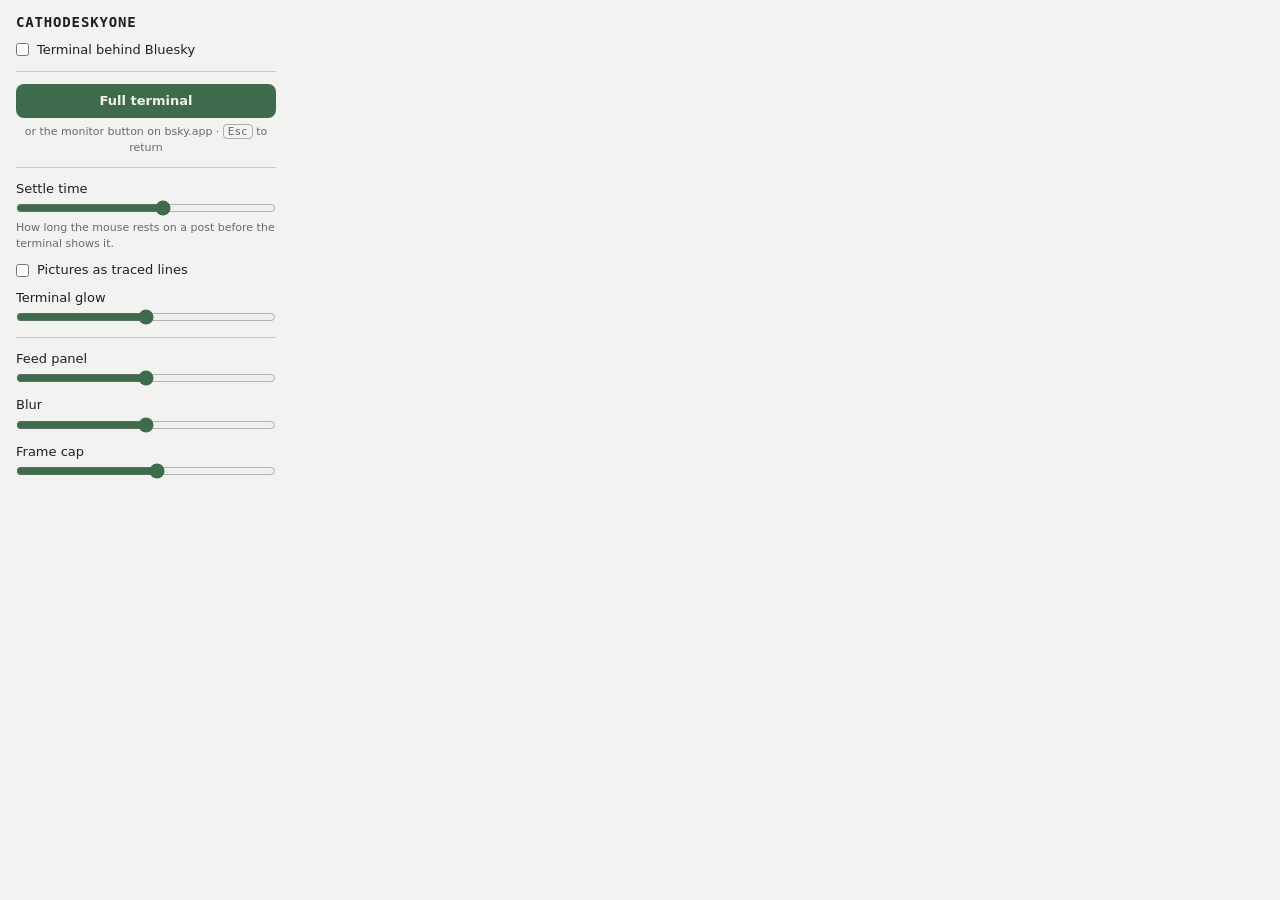
==== ext/popup.html @ 4fbc1244 "First draft: cathode terminal behind Bluesky Posts on the page as bars of likes, replies and reposts" ====
<!doctype html>
<html lang="en">
<head>
<meta charset="utf-8">
<title>cathodeskyone</title>
<style>
  :root { color-scheme: light dark; --bg: #f2f3f0; --fg: #1d201e; --dim: #666b67; --accent: #3d6b4c; }
  @media (prefers-color-scheme: dark) { :root { --bg: #0f1311; --fg: #dfe6e0; --dim: #89948c; --accent: #a8d8b4; } }
  body { margin: 0; width: 260px; padding: 14px 16px 12px; background: var(--bg); color: var(--fg);
    font: 13px/1.4 system-ui, -apple-system, "Segoe UI", sans-serif; }
  h1 { margin: 0 0 10px; font: 650 14px/1.2 ui-monospace, Consolas, monospace; letter-spacing: .06em; text-transform: uppercase; }
  label { display: grid; grid-template-columns: 1fr auto; align-items: center; gap: 2px 8px; margin: 10px 0; }
  label.check { grid-template-columns: auto 1fr; }
  input[type="range"] { grid-column: 1 / -1; width: 100%; accent-color: var(--accent); margin: 0; }
  input[type="checkbox"] { accent-color: var(--accent); margin: 0; }
  output { color: var(--dim); font-variant-numeric: tabular-nums; }
  .note { color: var(--dim); font-size: 11px; margin: -6px 0 8px 22px; }
  button { width: 100%; padding: 8px 10px; border: 0; border-radius: 8px; background: var(--accent); color: var(--bg);
    font: inherit; font-weight: 650; cursor: pointer; }
  button:hover { filter: brightness(1.08); }
  kbd { font: 11px ui-monospace, Consolas, monospace; padding: 0 4px; border: 1px solid color-mix(in srgb, var(--dim) 50%, transparent); border-radius: 4px; }
  hr { border: 0; border-top: 1px solid color-mix(in srgb, var(--dim) 30%, transparent); margin: 12px 0; }
</style>
</head>
<body>
<h1>cathodeskyone</h1>
<label class="check"><input type="checkbox" id="enabled"> Terminal behind Bluesky</label>
<hr>
<button id="full">Full terminal</button>
<div class="note" style="margin: 6px 0 0; text-align: center;" id="full-note">or the monitor button on bsky.app · <kbd>Esc</kbd> to return</div>
<hr>
<label>Settle time <output for="delay"></output><input type="range" id="delay" min="0.5" max="4" step="0.5"></label>
<div class="note" style="margin-left: 0;">How long the mouse rests on a post before the terminal shows it.</div>
<label class="check"><input type="checkbox" id="lines"> Pictures as traced lines</label>
<label>Terminal glow <output for="glow"></output><input type="range" id="glow" min="10" max="100" step="5"></label>
<hr>
<label>Feed panel <output for="glass"></output><input type="range" id="glass" min="0" max="100" step="5"></label>
<label>Blur <output for="blur"></output><input type="range" id="blur" min="0" max="20" step="1"></label>
<label>Frame cap <output for="fps"></output><input type="range" id="fps" min="5" max="60" step="5"></label>
<script src="settings.js"></script>
<script src="popup.js"></script>
</body>
</html>
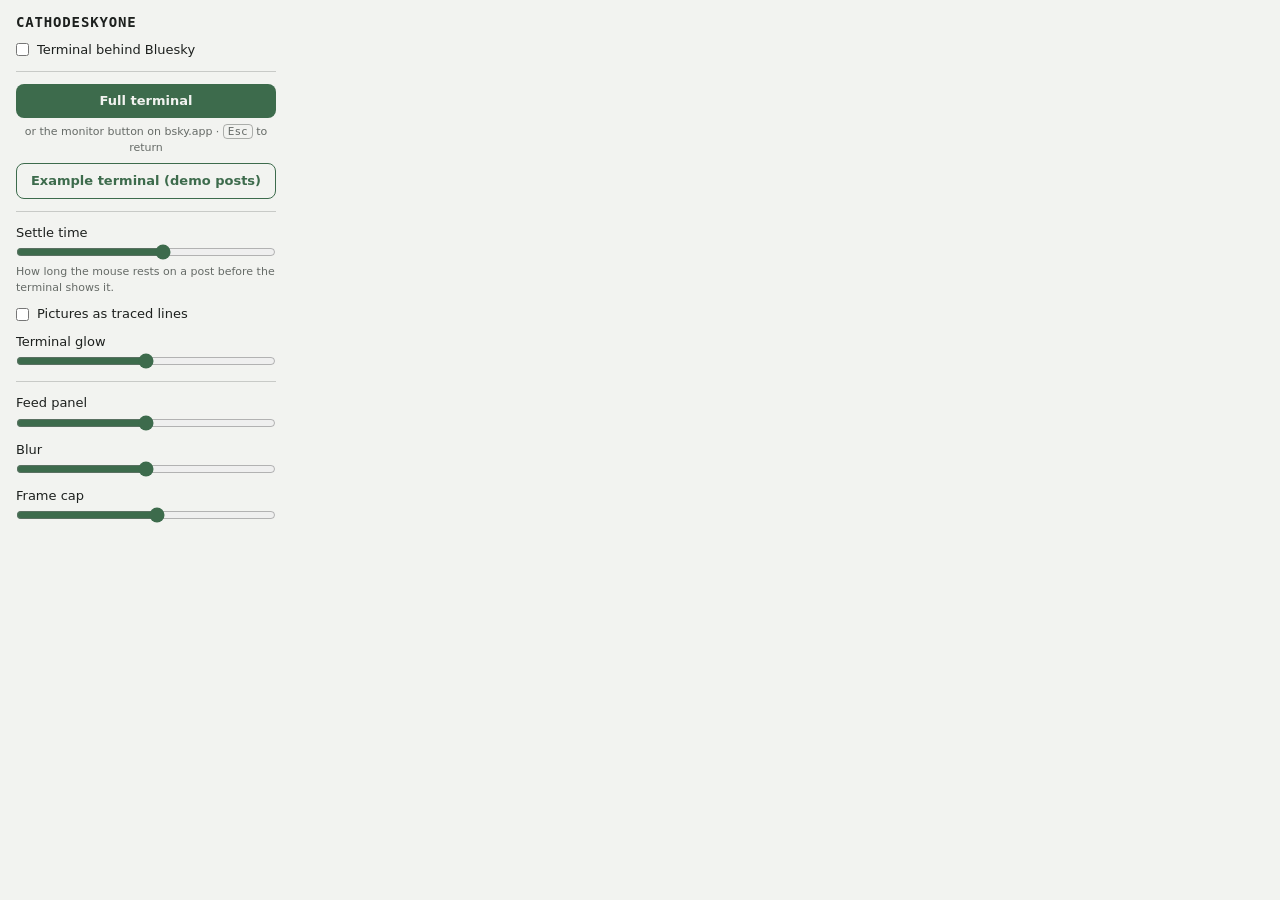
==== commit 5c39c71e: "Popup: open the example terminal with demo posts in a tab Co-Authored-By: Claude Opus 5.5 <noreply@a" ====
--- a/ext/popup.html
+++ b/ext/popup.html
@@ -28,6 +28,7 @@
 <hr>
 <button id="full">Full terminal</button>
 <div class="note" style="margin: 6px 0 0; text-align: center;" id="full-note">or the monitor button on bsky.app · <kbd>Esc</kbd> to return</div>
+<button id="demo" style="margin-top: 8px; background: transparent; color: var(--accent); border: 1px solid var(--accent);">Example terminal (demo posts)</button>
 <hr>
 <label>Settle time <output for="delay"></output><input type="range" id="delay" min="0.5" max="4" step="0.5"></label>
 <div class="note" style="margin-left: 0;">How long the mouse rests on a post before the terminal shows it.</div>
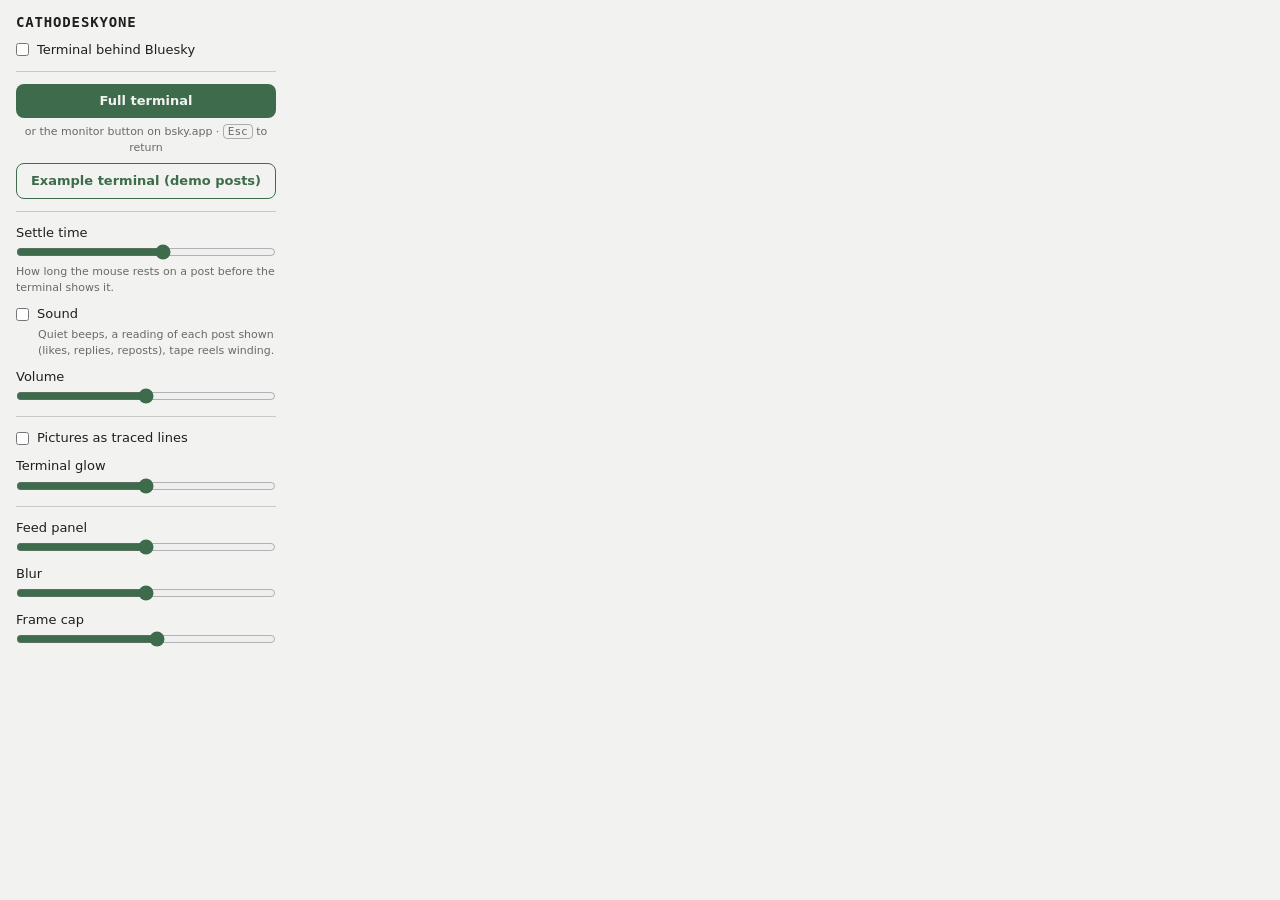
==== commit 730912d7: "Sound: room tone, post readings, new-post ticks, tape reels and general beeps Synthesised with Web A" ====
--- a/ext/popup.html
+++ b/ext/popup.html
@@ -32,6 +32,10 @@
 <hr>
 <label>Settle time <output for="delay"></output><input type="range" id="delay" min="0.5" max="4" step="0.5"></label>
 <div class="note" style="margin-left: 0;">How long the mouse rests on a post before the terminal shows it.</div>
+<label class="check"><input type="checkbox" id="sound"> Sound</label>
+<div class="note">Quiet beeps, a reading of each post shown (likes, replies, reposts), tape reels winding.</div>
+<label>Volume <output for="vol"></output><input type="range" id="vol" min="0" max="100" step="5"></label>
+<hr>
 <label class="check"><input type="checkbox" id="lines"> Pictures as traced lines</label>
 <label>Terminal glow <output for="glow"></output><input type="range" id="glow" min="10" max="100" step="5"></label>
 <hr>
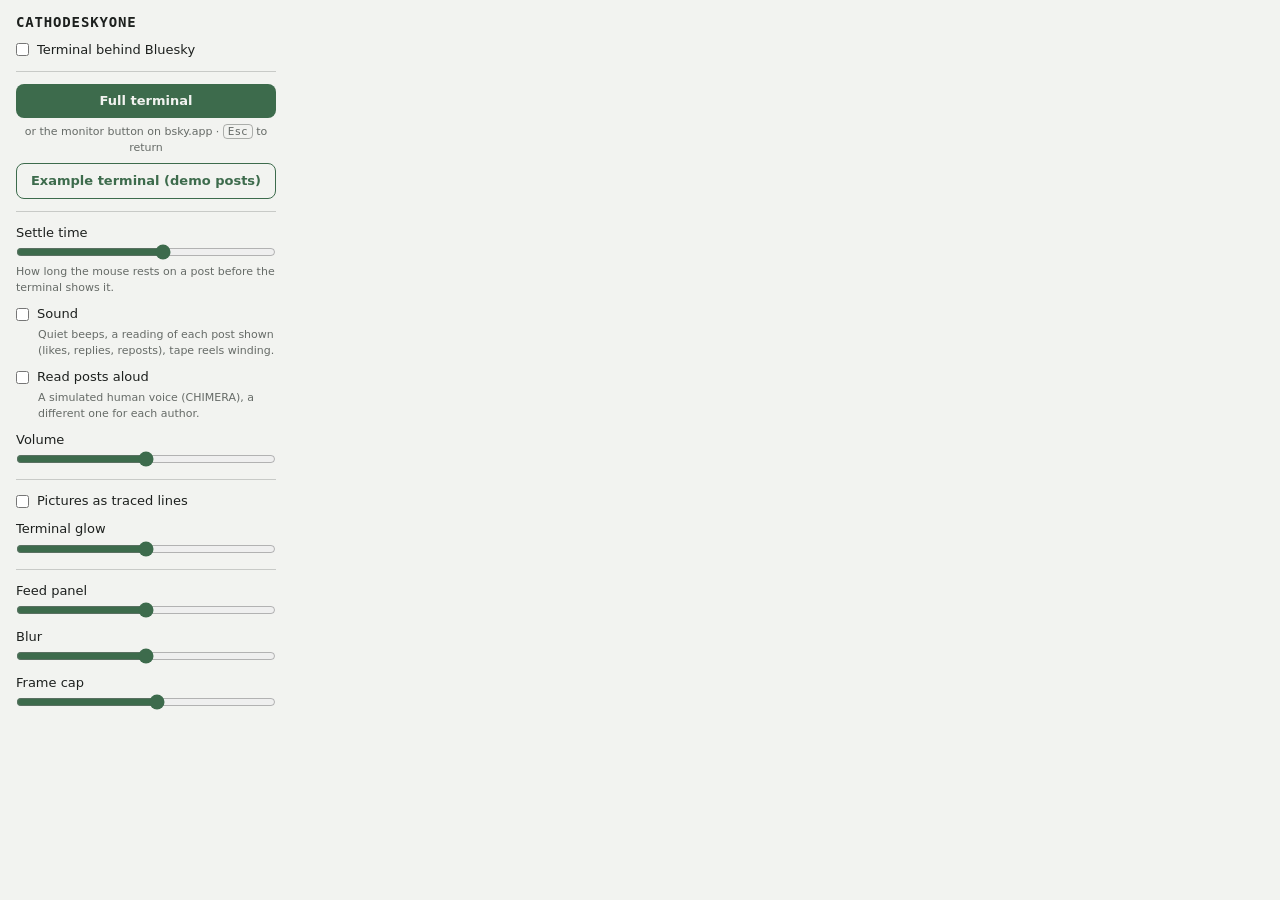
==== commit a0222aae: "Read posts aloud with the CHIMERA voice synthesiser Each shown post is read after its reading blips " ====
--- a/ext/popup.html
+++ b/ext/popup.html
@@ -34,6 +34,8 @@
 <div class="note" style="margin-left: 0;">How long the mouse rests on a post before the terminal shows it.</div>
 <label class="check"><input type="checkbox" id="sound"> Sound</label>
 <div class="note">Quiet beeps, a reading of each post shown (likes, replies, reposts), tape reels winding.</div>
+<label class="check"><input type="checkbox" id="voice"> Read posts aloud</label>
+<div class="note">A simulated human voice (CHIMERA), a different one for each author.</div>
 <label>Volume <output for="vol"></output><input type="range" id="vol" min="0" max="100" step="5"></label>
 <hr>
 <label class="check"><input type="checkbox" id="lines"> Pictures as traced lines</label>
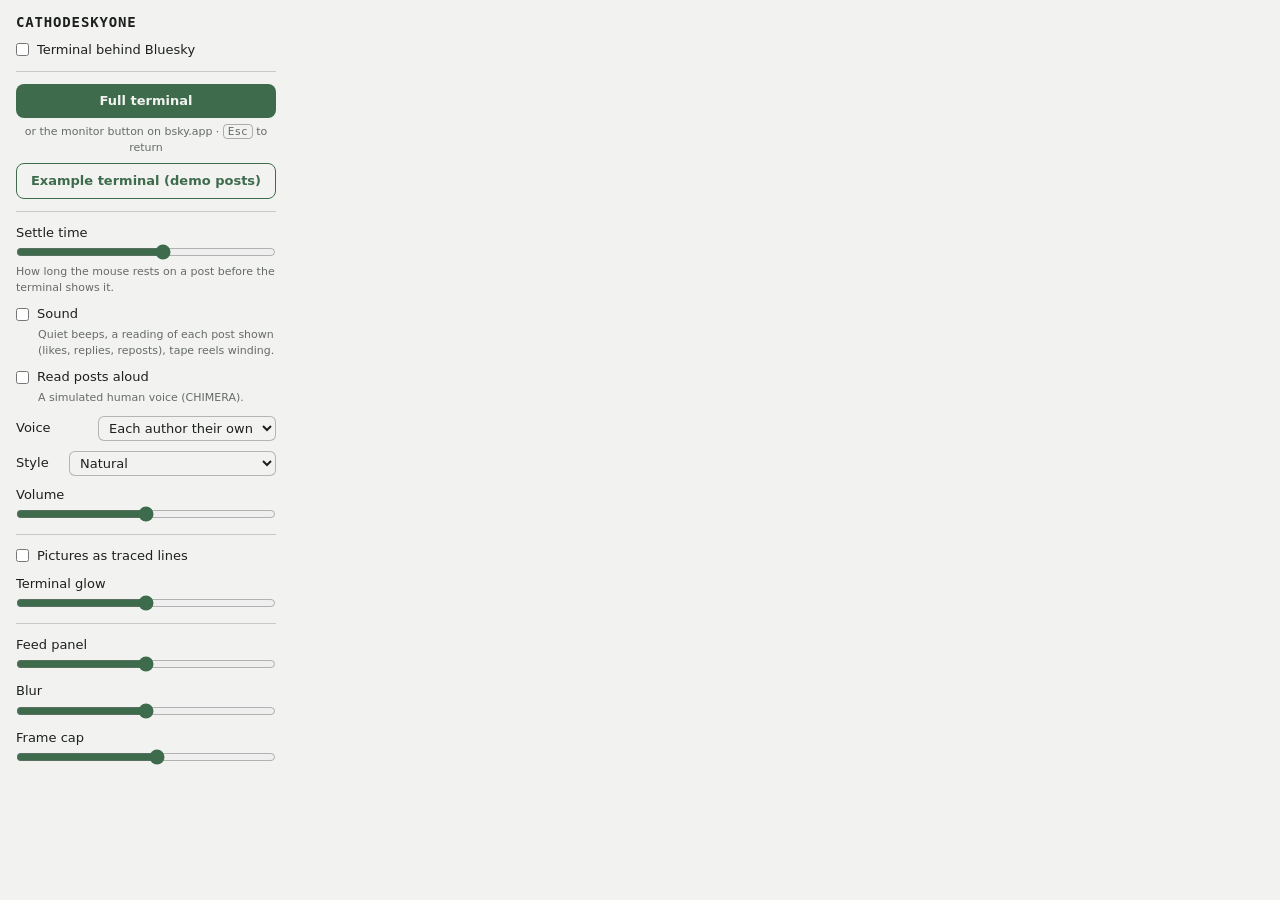
==== commit 07f138ab: "+/- go round the feed tabs on the home feed; click the frame to zoom into a thread; voice A/B and ro" ====
--- a/ext/popup.html
+++ b/ext/popup.html
@@ -13,6 +13,8 @@
   label.check { grid-template-columns: auto 1fr; }
   input[type="range"] { grid-column: 1 / -1; width: 100%; accent-color: var(--accent); margin: 0; }
   input[type="checkbox"] { accent-color: var(--accent); margin: 0; }
+  select { padding: 3px 6px; border-radius: 6px; border: 1px solid color-mix(in srgb, var(--dim) 45%, transparent);
+    background: var(--bg); color: inherit; font: inherit; }
   output { color: var(--dim); font-variant-numeric: tabular-nums; }
   .note { color: var(--dim); font-size: 11px; margin: -6px 0 8px 22px; }
   button { width: 100%; padding: 8px 10px; border: 0; border-radius: 8px; background: var(--accent); color: var(--bg);
@@ -35,7 +37,16 @@
 <label class="check"><input type="checkbox" id="sound"> Sound</label>
 <div class="note">Quiet beeps, a reading of each post shown (likes, replies, reposts), tape reels winding.</div>
 <label class="check"><input type="checkbox" id="voice"> Read posts aloud</label>
-<div class="note">A simulated human voice (CHIMERA), a different one for each author.</div>
+<div class="note">A simulated human voice (CHIMERA).</div>
+<label>Voice<select id="voiceWho">
+  <option value="author">Each author their own</option>
+  <option value="a">Voice A (male)</option>
+  <option value="b">Voice B (female)</option>
+</select></label>
+<label>Style<select id="voiceStyle">
+  <option value="natural">Natural</option>
+  <option value="robotic">Robotic (flat, steady pitch)</option>
+</select></label>
 <label>Volume <output for="vol"></output><input type="range" id="vol" min="0" max="100" step="5"></label>
 <hr>
 <label class="check"><input type="checkbox" id="lines"> Pictures as traced lines</label>
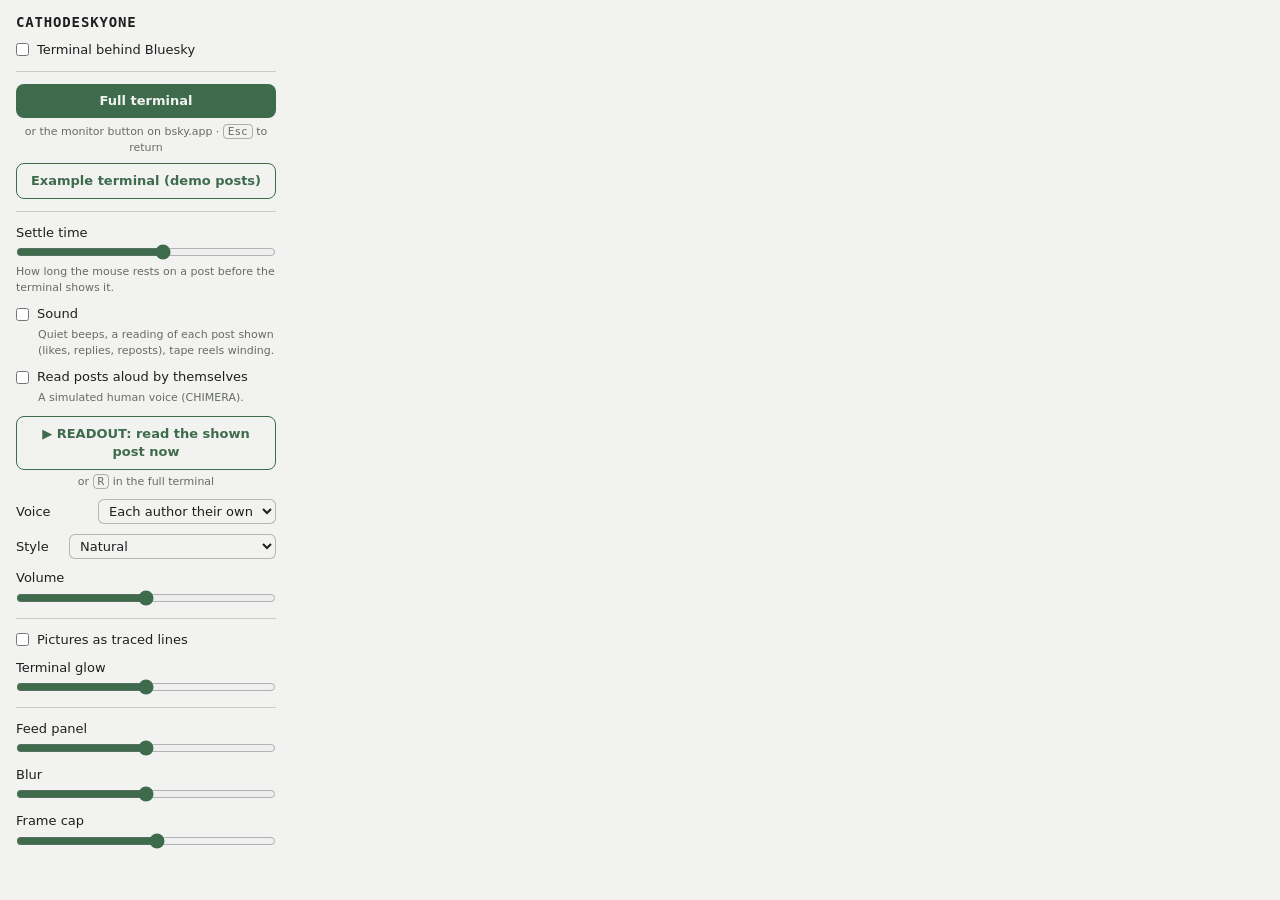
==== commit 22ec0103: "READOUT: read the shown post now, and show what the voice is doing A READOUT button under the zoom b" ====
--- a/ext/popup.html
+++ b/ext/popup.html
@@ -36,12 +36,14 @@
 <div class="note" style="margin-left: 0;">How long the mouse rests on a post before the terminal shows it.</div>
 <label class="check"><input type="checkbox" id="sound"> Sound</label>
 <div class="note">Quiet beeps, a reading of each post shown (likes, replies, reposts), tape reels winding.</div>
-<label class="check"><input type="checkbox" id="voice"> Read posts aloud</label>
+<label class="check"><input type="checkbox" id="voice"> Read posts aloud by themselves</label>
 <div class="note">A simulated human voice (CHIMERA).</div>
+<button id="read" type="button" style="margin: 2px 0 4px; background: transparent; color: var(--accent); border: 1px solid var(--accent);">▶ READOUT: read the shown post now</button>
+<div class="note" style="margin: 0 0 8px; text-align: center;" id="read-note">or <kbd>R</kbd> in the full terminal</div>
 <label>Voice<select id="voiceWho">
   <option value="author">Each author their own</option>
-  <option value="a">Voice A (male)</option>
-  <option value="b">Voice B (female)</option>
+  <option value="a">Voice low</option>
+  <option value="b">Voice high</option>
 </select></label>
 <label>Style<select id="voiceStyle">
   <option value="natural">Natural</option>
